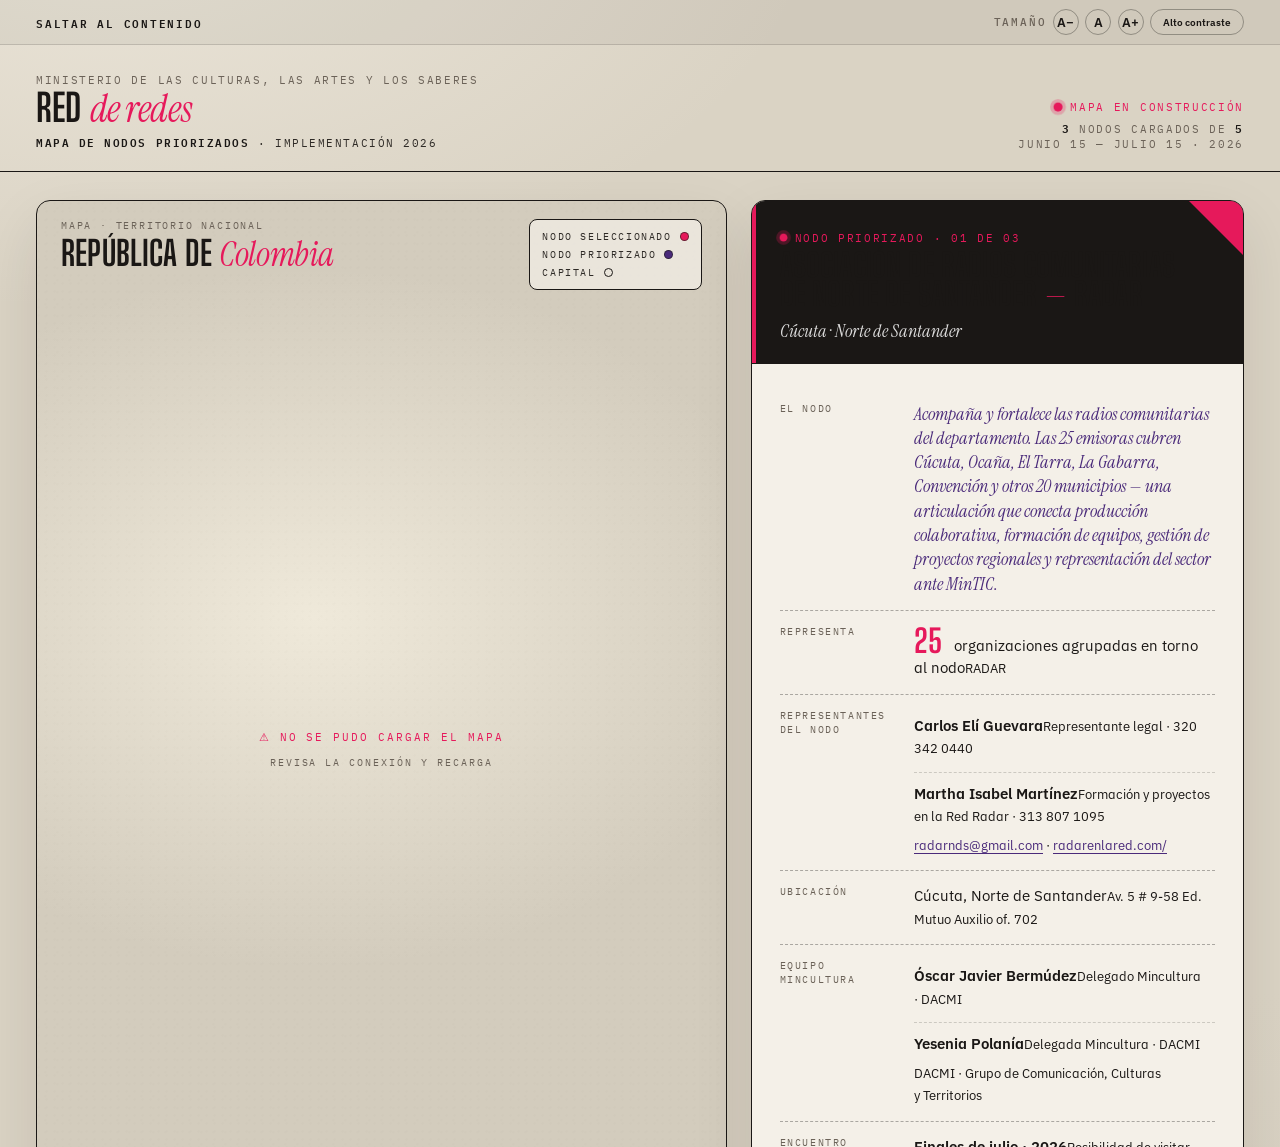
==== index.html @ 568f2b12 "feat: initial commit — Casa Común Design System (Red de Redes)" ====
<!doctype html>
<html lang="es-CO">
<head>
<meta charset="utf-8">
<title>Red de redes · Minculturas</title>
<meta http-equiv="refresh" content="0; url=ui_kits/red_de_redes/index.html">
<link rel="stylesheet" href="colors_and_type.css">
<style>
  body{
    margin:0; padding:48px 36px;
    font-family:var(--rdr-font-body); color:var(--rdr-ink);
    background:
      radial-gradient(1000px 600px at 0% 0%, #ece6da 0%, transparent 60%),
      radial-gradient(800px 500px at 100% 100%, #d6cfc1 0%, transparent 65%),
      #dad3c4;
    min-height:100vh;
  }
  h1{
    font-family:var(--rdr-font-display); font-weight:700; text-transform:uppercase;
    font-size:64px; line-height:0.9; letter-spacing:0.005em; margin:0 0 18px;
  }
  h1 em{ font-family:var(--rdr-font-editorial); font-style:italic; font-weight:400;
    text-transform:none; letter-spacing:-0.012em; color:#e6195b }
  p{font-size:16px; max-width:62ch; line-height:1.5}
  ul{list-style:none; padding:0; margin:24px 0; display:grid; grid-template-columns:repeat(2,minmax(280px,1fr)); gap:12px; max-width:780px}
  li a{
    display:block; padding:18px 22px;
    border:1.5px solid var(--rdr-ink); border-radius:14px;
    background:rgba(244,240,232,0.6); text-decoration:none;
    color:var(--rdr-ink); font-family:var(--rdr-font-display);
    font-weight:600; text-transform:uppercase; font-size:18px;
    letter-spacing:0.005em;
    transition:all .15s var(--rdr-ease);
  }
  li a:hover{ background:#e6195b; color:#fff; border-color:#e6195b }
  li a small{
    display:block; margin-top:6px;
    font-family:var(--rdr-font-mono); font-size:10.5px; font-weight:500;
    text-transform:uppercase; letter-spacing:0.16em; color:var(--rdr-ink-mute);
  }
  li a:hover small{ color:rgba(255,255,255,0.85) }
  .eye{
    font-family:var(--rdr-font-mono); font-size:11px;
    text-transform:uppercase; letter-spacing:0.16em; color:#e6195b;
    margin-bottom:12px; display:inline-flex; align-items:center; gap:8px;
  }
  .eye::before{content:"";width:8px;height:8px;border-radius:99px;background:#e6195b;box-shadow:0 0 0 3px rgba(230,25,91,0.25)}
</style>
</head>
<body>
  <div class="eye">design system · v0.4</div>
  <h1>Red <em>de redes</em></h1>
  <p>Mapa vivo del tejido cultural de Colombia. Mapa geo-referenciado del territorio con los nodos locales priorizados por el Ministerio de las Culturas, las Artes y los Saberes para la implementación 2026.</p>
  <ul>
    <li><a href="ui_kits/red_de_redes/index.html">Mapa Implementación 2026<small>3 nodos · Neiva · Quibdó · Cúcuta</small></a></li>
  </ul>
</body>
</html>
---- colors_and_type.css ----
/* ============================================================
   RED DE REDES — Design tokens
   Ministerio de las Culturas, las Artes y los Saberes · Colombia
   ============================================================
   Visual register: ink-on-paper network diagrams, organic
   membranes, graph atlases. Black line over white space, with
   the warm Casa Común palette held back as accent only.
   ============================================================
   Type pairing rationale (refs: cell-membrane ink drawing +
   force-directed graph): we need a display face whose curves
   feel hand-drawn and high-contrast — like ink that swells and
   thins as it traces an organic boundary — paired with a body
   face that has the neutral, diagrammatic precision of node
   labels in a scientific atlas.

     Display  · Instrument Serif  (high contrast, sharp ductus,
                                   organic curves, near-italic
                                   energy at every weight)
     Body/UI  · IBM Plex Sans     (technical neutrality, clear
                                   at small sizes, slight humanist
                                   warmth so it doesn't feel
                                   sterile next to the serif)
     Mono     · IBM Plex Mono     (for node IDs, coordinates,
                                   data labels in the map)

   Both Plex faces are open-source and broadly available; IBM
   Plex is also a strong fit for institutional / technical
   documentation, which matches the "atlas of the network"
   register the user is steering toward.
   ============================================================ */

@import url('https://fonts.googleapis.com/css2?family=Big+Shoulders+Display:wght@300;400;500;600;700;800;900&display=swap');
@import url('https://fonts.googleapis.com/css2?family=Instrument+Serif:ital,wght@0,400;1,400&display=swap');
@import url('https://fonts.googleapis.com/css2?family=IBM+Plex+Sans:ital,wght@0,300;0,400;0,500;0,600;0,700;1,400;1,500&display=swap');
@import url('https://fonts.googleapis.com/css2?family=IBM+Plex+Mono:ital,wght@0,400;0,500;0,600;1,400&display=swap');
@import url('https://fonts.googleapis.com/css2?family=Material+Symbols+Outlined:wght,FILL@100..700,0..1&display=swap');

:root {
  /* ---------- Palette ----------
     Mostly black ink over off-white paper, à la diagram /
     atlas. Warm earth tones from Casa Común remain available
     but are now ACCENTS, not surfaces. */

  /* Surface scale — cool stone + pale flesh, NOT warm cream */
  --rdr-stone:        #e8e4dd;   /* primary page bg — neutral warm grey */
  --rdr-stone-2:      #ddd7cc;   /* shadow stone */
  --rdr-stone-3:      #cbc4b8;   /* deeper stone, dividers */
  --rdr-flesh:        #ead9cc;   /* pale flesh — accent surface */
  --rdr-flesh-2:      #d9c2b0;   /* deeper flesh */
  --rdr-paper-pure:   #f4f0e8;   /* lightest card surface (still off-white-grey) */
  --rdr-ink:          #1a1715;   /* deep cool-warm near-black */
  --rdr-ink-soft:     #2e2a26;
  --rdr-ink-mute:     #6b6258;
  --rdr-ink-faint:    #a39a8d;

  /* Legacy paper aliases (kept so existing components still work) */
  --rdr-paper:        var(--rdr-stone);
  --rdr-paper-2:      var(--rdr-stone-2);

  /* Hairlines / connection lines */
  --rdr-line:         rgba(14,13,11,0.14);
  --rdr-line-soft:    rgba(14,13,11,0.08);
  --rdr-line-strong:  rgba(14,13,11,0.32);
  --rdr-line-ink:     rgba(14,13,11,0.85); /* graph edges */

  /* Accent palette — DEEPER, more saturation, with institutional purple */
  --rdr-morado:       #4a2a7a;   /* MORADO INSTITUCIONAL — Ministerio (signature) */
  --rdr-morado-deep:  #2f1853;   /* deepest aubergine */
  --rdr-morado-soft:  #7a5cb0;   /* lifted violet */
  --rdr-coral:        #d44a35;   /* deeper red-coral, more pigment */
  --rdr-coral-deep:   #a23018;
  --rdr-terracotta:   #8a2e1a;
  --rdr-ochre:        #b87a2a;
  --rdr-mostaza:      #c89425;
  --rdr-verde:        #2f5a32;   /* deep botanical green */
  --rdr-verde-soft:   #688a4a;
  --rdr-azul-noche:   #1c2540;   /* deeper indigo-night */
  --rdr-azul-cielo:   #4a7396;
  --rdr-cyan-mark:    #2a8a86;   /* deeper teal */
  --rdr-magenta:      #8a2856;   /* magenta-vino, sister to morado */

  /* Surfaces (semantic) */
  --rdr-bg:           var(--rdr-stone);
  --rdr-bg-flesh:     var(--rdr-flesh);
  --rdr-bg-pure:      var(--rdr-paper-pure);
  --rdr-bg-deep:      var(--rdr-ink);
  --rdr-fg:           var(--rdr-ink);
  --rdr-fg-muted:     var(--rdr-ink-mute);
  --rdr-fg-faint:     var(--rdr-ink-faint);
  --rdr-fg-on-dark:   var(--rdr-paper);

  /* ---------- Type ---------- */
  /* Display: Big Shoulders Display — condensed, slim, characterful;
     Impact-flavored but with sharper humanist terminals + variable weight.
     Editorial: Instrument Serif (italic only, used as accent voice).
     Body/UI: IBM Plex Sans (technical neutrality). */
  --rdr-font-display:   "Big Shoulders Display", "Oswald", Impact, sans-serif;
  --rdr-font-editorial: "Instrument Serif", Georgia, serif;
  --rdr-font-body:      "IBM Plex Sans", system-ui, -apple-system, sans-serif;
  --rdr-font-mono:    "IBM Plex Mono", ui-monospace, "SFMono-Regular", monospace;
  --rdr-font-icon:    "Material Symbols Outlined";

  /* Tracking */
  --rdr-tracking-display: -0.012em;   /* Instrument Serif sets tight */
  --rdr-tracking-body:     0;
  --rdr-tracking-eyebrow:  0.16em;    /* uppercase mono labels */
  --rdr-tracking-mono:     0.04em;

  /* ---------- Radius ----------
     Network diagrams are mostly orthogonal + circular.
     Radii are crisp, never pillowy. */
  --rdr-r-xs:  2px;
  --rdr-r-sm:  4px;
  --rdr-r-md:  8px;
  --rdr-r-lg:  14px;
  --rdr-r-xl:  22px;
  --rdr-r-pill:9999px;

  /* ---------- Spacing ---------- */
  --rdr-s-1:  4px;  --rdr-s-2:  8px;  --rdr-s-3:  12px;
  --rdr-s-4:  16px; --rdr-s-5:  24px; --rdr-s-6:  32px;
  --rdr-s-7:  48px; --rdr-s-8:  64px; --rdr-s-9:  96px;

  /* ---------- Shadows ----------
     Quiet. Ink-on-paper does not levitate. */
  --rdr-shadow-sm: 0 1px 0 rgba(14,13,11,0.06);
  --rdr-shadow-md: 0 1px 0 rgba(14,13,11,0.06), 0 12px 28px rgba(14,13,11,0.06);
  --rdr-shadow-lg: 0 1px 0 rgba(14,13,11,0.08), 0 24px 60px rgba(14,13,11,0.10);
  --rdr-shadow-ink: 0 0 0 1px rgba(14,13,11,0.85); /* "ink stroke" treatment */

  /* Motion */
  --rdr-ease: cubic-bezier(.2,.7,.2,1);
  --rdr-dur-fast: 0.16s;
  --rdr-dur-base: 0.30s;
  --rdr-dur-slow: 0.6s;
}

/* ============================================================
   Semantic styles
   ============================================================ */
html, body {
  font-family: var(--rdr-font-body);
  color: var(--rdr-fg);
  background: var(--rdr-bg);
  font-feature-settings: "ss01", "cv02", "cv11"; /* Plex stylistic */
}

/* ----- Display: Big Shoulders Display, slim + condensed ----- */
.rdr-display, .rdr-h1, .rdr-h2, .rdr-h3,
h1, h2, h3, h4 {
  font-family: var(--rdr-font-display);
  font-weight: 600;
  letter-spacing: 0.005em;
  line-height: 0.92;
  color: var(--rdr-fg);
  text-transform: uppercase;
}

.rdr-display {
  font-size: clamp(3.5rem, 9vw, 8rem);
  font-weight: 700;
  line-height: 0.88;
  text-wrap: balance;
}
.rdr-h1 { font-size: clamp(2.5rem, 5vw, 4.5rem); font-weight: 700; line-height: 0.92; }
.rdr-h2 { font-size: clamp(1.75rem, 3.2vw, 2.75rem); font-weight: 600; line-height: 0.95; }
.rdr-h3 { font-size: clamp(1.2rem, 1.8vw, 1.5rem); font-weight: 600; line-height: 1.05; }

/* Editorial italic accent (Instrument Serif) — for *ese énfasis lírico* */
.rdr-italic, .rdr-editorial {
  font-family: var(--rdr-font-editorial);
  font-style: italic;
  font-weight: 400;
  text-transform: none;
  letter-spacing: -0.005em;
}

/* ----- Eyebrow / mono label ----- */
.rdr-eyebrow {
  font-family: var(--rdr-font-mono);
  font-size: 0.7rem;
  font-weight: 500;
  text-transform: uppercase;
  letter-spacing: var(--rdr-tracking-eyebrow);
  color: var(--rdr-fg-muted);
}
.rdr-eyebrow-ink { color: var(--rdr-ink); }
.rdr-eyebrow-coral { color: var(--rdr-coral-deep); }

/* ----- Body ----- */
.rdr-body {
  font-family: var(--rdr-font-body);
  font-size: 1rem;
  line-height: 1.55;
  font-weight: 400;
}
.rdr-body-lg {
  font-size: clamp(1.05rem, 1.4vw, 1.18rem);
  line-height: 1.55;
  font-weight: 400;
}
.rdr-body-sm {
  font-size: 0.875rem;
  line-height: 1.5;
  color: var(--rdr-fg-muted);
}

/* ----- Pull quote — Instrument italic, the lyric voice ----- */
.rdr-quote {
  font-family: var(--rdr-font-editorial);
  font-style: italic;
  font-weight: 400;
  font-size: clamp(1.5rem, 2.6vw, 2.1rem);
  line-height: 1.25;
  color: var(--rdr-morado);
  letter-spacing: -0.005em;
  text-wrap: pretty;
}

/* ----- Data / coordinates ----- */
.rdr-mono {
  font-family: var(--rdr-font-mono);
  font-size: 0.78rem;
  letter-spacing: var(--rdr-tracking-mono);
  color: var(--rdr-fg-muted);
}
.rdr-mono-ink { color: var(--rdr-ink); }

.rdr-caption {
  font-size: 0.85rem;
  color: var(--rdr-fg-muted);
  line-height: 1.45;
}

/* ============================================================
   Accessibility nav contract
   (small mono buttons, ink hairlines)
   ============================================================ */
.rdr-a11y-nav {
  display: inline-flex; align-items: center; gap: 0.4rem;
  font-family: var(--rdr-font-mono);
  font-size: 0.7rem;
  color: var(--rdr-fg-muted);
  font-weight: 500;
  text-transform: uppercase;
  letter-spacing: var(--rdr-tracking-eyebrow);
}
.rdr-a11y-nav button {
  width: 26px; height: 26px;
  border-radius: 999px;
  background: transparent;
  border: 1px solid var(--rdr-line-strong);
  color: var(--rdr-ink);
  font-family: var(--rdr-font-body);
  font-weight: 600;
  cursor: pointer;
  display: inline-flex; align-items: center; justify-content: center;
  transition: all var(--rdr-dur-fast) var(--rdr-ease);
}
.rdr-a11y-nav button:hover {
  background: var(--rdr-ink); color: var(--rdr-paper);
  border-color: var(--rdr-ink);
}

/* ============================================================
   Legacy --cc-* aliases
   (kept so older preview files keep rendering — points at
   the new ink-first tokens; warm names map to accent palette)
   ============================================================ */
:root {
  --cc-cream:        var(--rdr-stone);
  --cc-cream-2:      var(--rdr-stone-2);
  --cc-sand:         var(--rdr-flesh-2);
  --cc-coral:        var(--rdr-coral);
  --cc-coral-deep:   var(--rdr-coral-deep);
  --cc-terracotta:   var(--rdr-terracotta);
  --cc-ochre:        var(--rdr-ochre);
  --cc-mostaza:      var(--rdr-mostaza);
  --cc-verde-musgo:  var(--rdr-verde);
  --cc-verde-oliva:  var(--rdr-verde-soft);
  --cc-azul-noche:   var(--rdr-azul-noche);
  --cc-azul-cielo:   var(--rdr-azul-cielo);
  --cc-tinta:        var(--rdr-ink);
  --cc-tinta-soft:   var(--rdr-ink-soft);

  --cc-bg:           var(--rdr-bg);
  --cc-bg-soft:      #faf6ea;
  --cc-bg-deep:      var(--rdr-ink);
  --cc-surface:      var(--rdr-paper-pure);
  --cc-surface-2:    var(--rdr-paper-2);
  --cc-line:         var(--rdr-line);
  --cc-line-strong:  var(--rdr-line-strong);

  --cc-fg:           var(--rdr-fg);
  --cc-fg-muted:     var(--rdr-fg-muted);
  --cc-fg-faint:     var(--rdr-fg-faint);
  --cc-fg-on-dark:   var(--rdr-fg-on-dark);

  --cc-font-body:    var(--rdr-font-body);
  --cc-font-display: var(--rdr-font-display);
  --cc-font-icon:    var(--rdr-font-icon);

  --cc-tracking-display:   var(--rdr-tracking-display);
  --cc-tracking-eyebrow:   var(--rdr-tracking-eyebrow);
  --cc-tracking-uppercase: 0.10em;

  --cc-r-xs: var(--rdr-r-xs);
  --cc-r-sm: var(--rdr-r-sm);
  --cc-r-md: var(--rdr-r-md);
  --cc-r-lg: var(--rdr-r-lg);
  --cc-r-xl: var(--rdr-r-xl);
  --cc-r-pill: var(--rdr-r-pill);

  --cc-s-1: 4px;  --cc-s-2: 8px;  --cc-s-3: 12px;
  --cc-s-4: 16px; --cc-s-5: 24px; --cc-s-6: 32px;
  --cc-s-7: 48px; --cc-s-8: 64px; --cc-s-9: 96px;

  --cc-shadow-sm:    var(--rdr-shadow-sm);
  --cc-shadow-md:    var(--rdr-shadow-md);
  --cc-shadow-lg:    var(--rdr-shadow-lg);
  --cc-shadow-paper: var(--rdr-shadow-md);

  --cc-ease: var(--rdr-ease);
  --cc-dur-fast: var(--rdr-dur-fast);
  --cc-dur-base: var(--rdr-dur-base);
  --cc-dur-slow: var(--rdr-dur-slow);
}
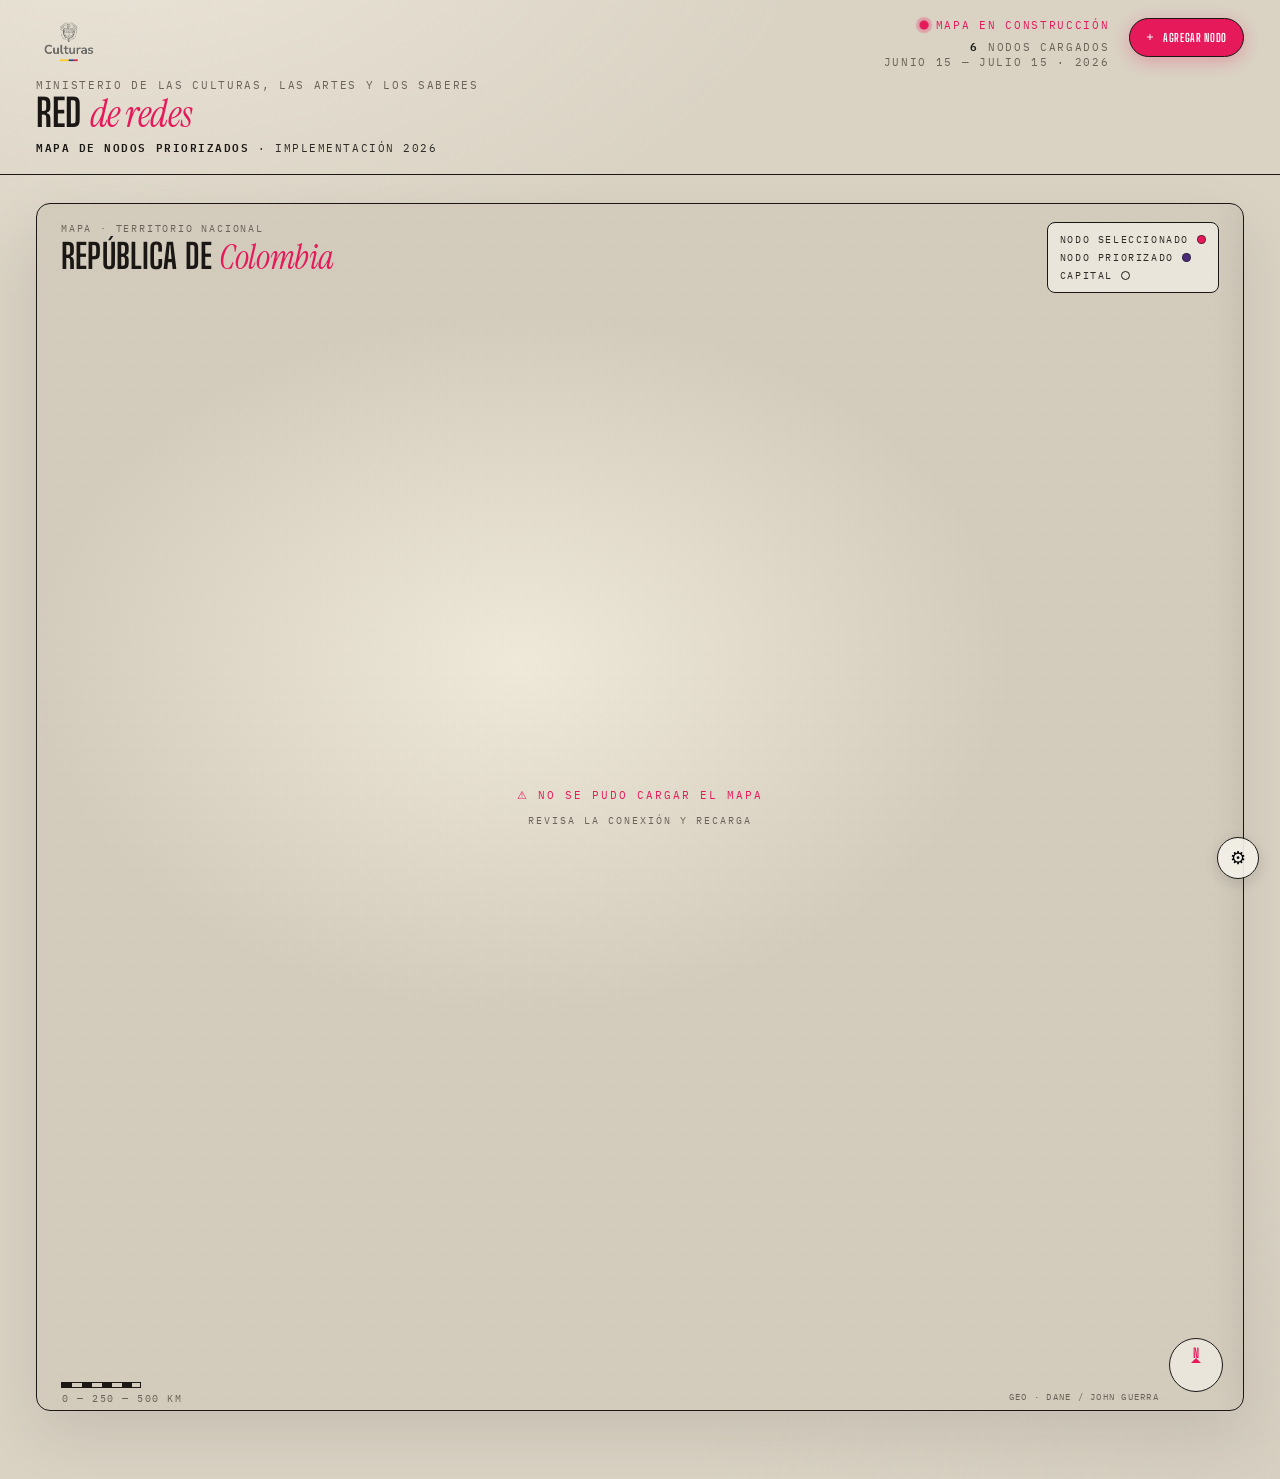
==== commit 4bd9db92: "feat: nodo Catatumbo (Ocaña) + index_form como página principal" ====
--- a/index.html
+++ b/index.html
@@ -3,7 +3,7 @@
 <head>
 <meta charset="utf-8">
 <title>Red de redes · Minculturas</title>
-<meta http-equiv="refresh" content="0; url=ui_kits/red_de_redes/index.html">
+<meta http-equiv="refresh" content="0; url=ui_kits/red_de_redes/index_form.html">
 <link rel="stylesheet" href="colors_and_type.css">
 <style>
   body{
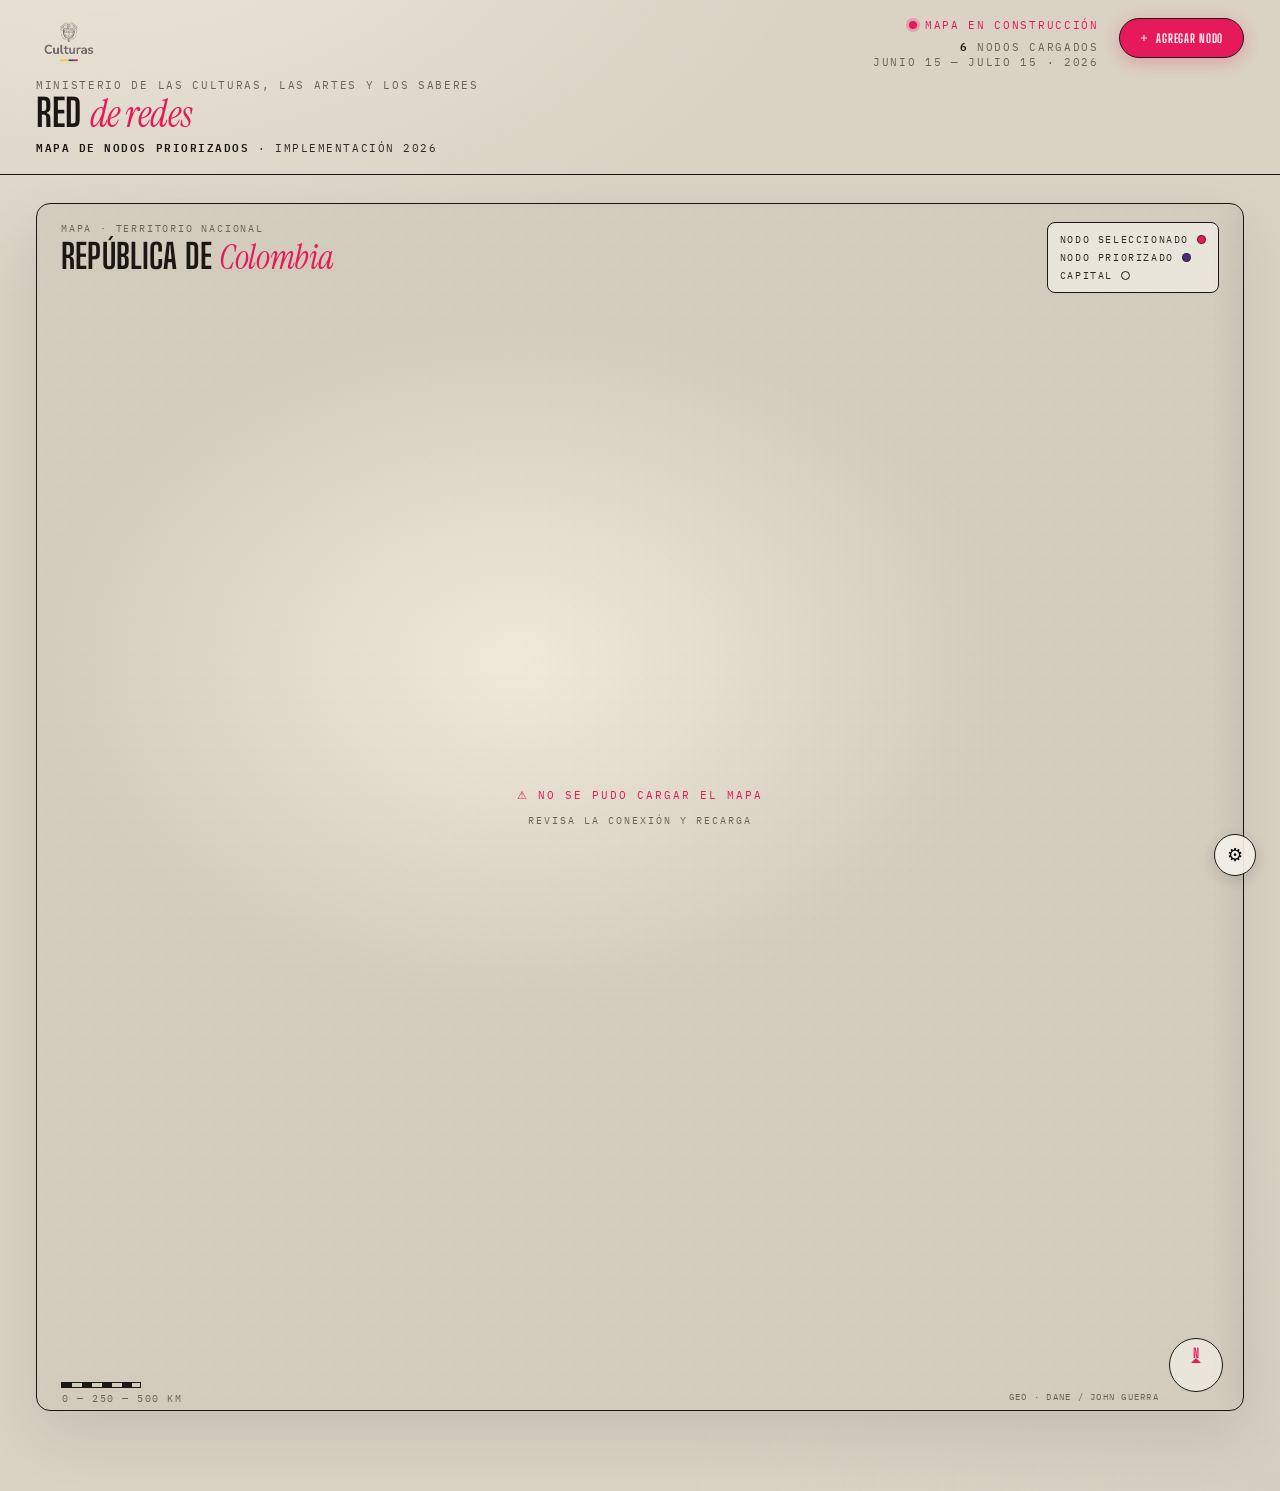
==== commit b2366bbc: "fix: redirect doble JS+meta en index raíz + botón Agregar nodo abre aside" ====
--- a/index.html
+++ b/index.html
@@ -3,56 +3,13 @@
 <head>
 <meta charset="utf-8">
 <title>Red de redes · Minculturas</title>
+<!-- Primary redirect: JavaScript (instant) -->
+<script>window.location.replace("ui_kits/red_de_redes/index_form.html");</script>
+<!-- Fallback redirect: meta refresh -->
 <meta http-equiv="refresh" content="0; url=ui_kits/red_de_redes/index_form.html">
-<link rel="stylesheet" href="colors_and_type.css">
-<style>
-  body{
-    margin:0; padding:48px 36px;
-    font-family:var(--rdr-font-body); color:var(--rdr-ink);
-    background:
-      radial-gradient(1000px 600px at 0% 0%, #ece6da 0%, transparent 60%),
-      radial-gradient(800px 500px at 100% 100%, #d6cfc1 0%, transparent 65%),
-      #dad3c4;
-    min-height:100vh;
-  }
-  h1{
-    font-family:var(--rdr-font-display); font-weight:700; text-transform:uppercase;
-    font-size:64px; line-height:0.9; letter-spacing:0.005em; margin:0 0 18px;
-  }
-  h1 em{ font-family:var(--rdr-font-editorial); font-style:italic; font-weight:400;
-    text-transform:none; letter-spacing:-0.012em; color:#e6195b }
-  p{font-size:16px; max-width:62ch; line-height:1.5}
-  ul{list-style:none; padding:0; margin:24px 0; display:grid; grid-template-columns:repeat(2,minmax(280px,1fr)); gap:12px; max-width:780px}
-  li a{
-    display:block; padding:18px 22px;
-    border:1.5px solid var(--rdr-ink); border-radius:14px;
-    background:rgba(244,240,232,0.6); text-decoration:none;
-    color:var(--rdr-ink); font-family:var(--rdr-font-display);
-    font-weight:600; text-transform:uppercase; font-size:18px;
-    letter-spacing:0.005em;
-    transition:all .15s var(--rdr-ease);
-  }
-  li a:hover{ background:#e6195b; color:#fff; border-color:#e6195b }
-  li a small{
-    display:block; margin-top:6px;
-    font-family:var(--rdr-font-mono); font-size:10.5px; font-weight:500;
-    text-transform:uppercase; letter-spacing:0.16em; color:var(--rdr-ink-mute);
-  }
-  li a:hover small{ color:rgba(255,255,255,0.85) }
-  .eye{
-    font-family:var(--rdr-font-mono); font-size:11px;
-    text-transform:uppercase; letter-spacing:0.16em; color:#e6195b;
-    margin-bottom:12px; display:inline-flex; align-items:center; gap:8px;
-  }
-  .eye::before{content:"";width:8px;height:8px;border-radius:99px;background:#e6195b;box-shadow:0 0 0 3px rgba(230,25,91,0.25)}
-</style>
+<link rel="canonical" href="ui_kits/red_de_redes/index_form.html">
 </head>
 <body>
-  <div class="eye">design system · v0.4</div>
-  <h1>Red <em>de redes</em></h1>
-  <p>Mapa vivo del tejido cultural de Colombia. Mapa geo-referenciado del territorio con los nodos locales priorizados por el Ministerio de las Culturas, las Artes y los Saberes para la implementación 2026.</p>
-  <ul>
-    <li><a href="ui_kits/red_de_redes/index.html">Mapa Implementación 2026<small>3 nodos · Neiva · Quibdó · Cúcuta</small></a></li>
-  </ul>
+  <p>Redirigiendo… <a href="ui_kits/red_de_redes/index_form.html">Haz clic aquí si no eres redirigido automáticamente</a>.</p>
 </body>
 </html>
